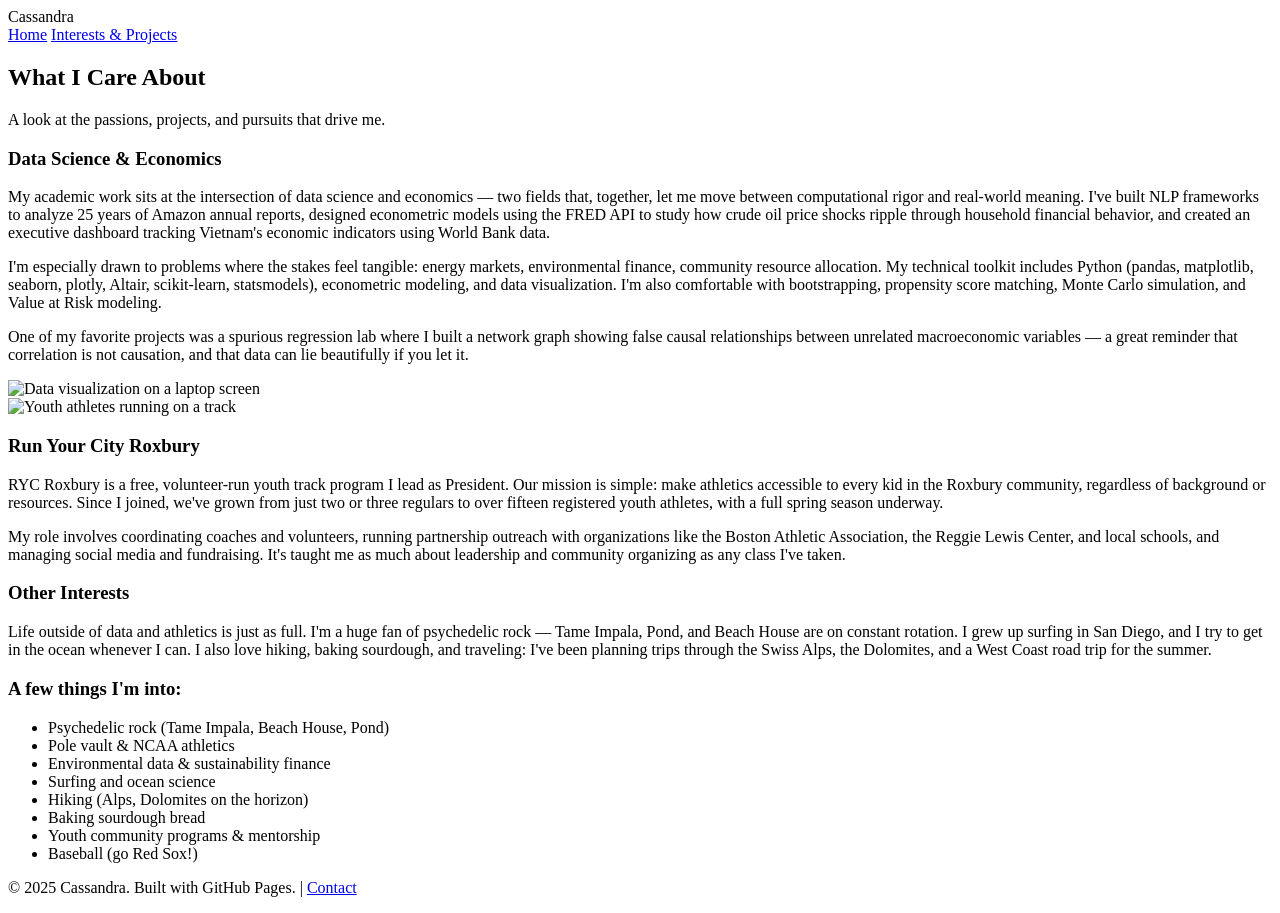
==== second.html @ 6a358b5b "Rename second_html.html to second.html" ====
<!DOCTYPE html>
<html lang="en">
<head>
  <meta charset="UTF-8" />
  <meta name="viewport" content="width=device-width, initial-scale=1.0" />
  <title>Cassandra | Interests & Projects</title>
  <link rel="stylesheet" href="style.css" />
  <link href="https://fonts.googleapis.com/css2?family=Playfair+Display:wght@400;600&family=Lato:wght@300;400;700&display=swap" rel="stylesheet" />
</head>
<body>

  <header>
    <div class="logo">Cassandra</div>
    <nav>
      <a href="index.html">Home</a>
      <a href="second.html" class="active">Interests & Projects</a>
    </nav>
  </header>

  <main>

    <section class="page-hero">
      <div class="container">
        <h2>What I Care About</h2>
        <p>A look at the passions, projects, and pursuits that drive me.</p>
      </div>
    </section>

    <section class="content-section">
      <div class="container two-col reverse">

        <div class="section-text">
          <h3>Data Science & Economics</h3>
          <p>
            My academic work sits at the intersection of data science and economics — two fields
            that, together, let me move between computational rigor and real-world meaning. I've
            built NLP frameworks to analyze 25 years of Amazon annual reports, designed
            econometric models using the FRED API to study how crude oil price shocks ripple
            through household financial behavior, and created an executive dashboard tracking
            Vietnam's economic indicators using World Bank data.
          </p>
          <p>
            I'm especially drawn to problems where the stakes feel tangible: energy markets,
            environmental finance, community resource allocation. My technical toolkit includes
            Python (pandas, matplotlib, seaborn, plotly, Altair, scikit-learn, statsmodels),
            econometric modeling, and data visualization. I'm also comfortable with bootstrapping,
            propensity score matching, Monte Carlo simulation, and Value at Risk modeling.
          </p>
          <p>
            One of my favorite projects was a spurious regression lab where I built a network
            graph showing false causal relationships between unrelated macroeconomic variables —
            a great reminder that correlation is not causation, and that data can lie beautifully
            if you let it.
          </p>
        </div>

        <div class="section-img-wrap">
          <img
            src="https://images.unsplash.com/photo-1551288049-bebda4e38f71?w=600&q=80"
            alt="Data visualization on a laptop screen"
            class="section-img"
          />
        </div>

      </div>
    </section>

    <section class="content-section alt-bg">
      <div class="container two-col">

        <div class="section-img-wrap">
          <img
            src="https://images.unsplash.com/photo-1527766833261-b09c3163a791?w=600&q=80"
            alt="Youth athletes running on a track"
            class="section-img"
          />
        </div>

        <div class="section-text">
          <h3>Run Your City Roxbury</h3>
          <p>
            RYC Roxbury is a free, volunteer-run youth track program I lead as President. Our
            mission is simple: make athletics accessible to every kid in the Roxbury community,
            regardless of background or resources. Since I joined, we've grown from just two or
            three regulars to over fifteen registered youth athletes, with a full spring season
            underway.
          </p>
          <p>
            My role involves coordinating coaches and volunteers, running partnership outreach
            with organizations like the Boston Athletic Association, the Reggie Lewis Center,
            and local schools, and managing social media and fundraising. It's taught me as much
            about leadership and community organizing as any class I've taken.
          </p>
        </div>

      </div>
    </section>

    <section class="content-section">
      <div class="container">
        <h3>Other Interests</h3>
        <p>
          Life outside of data and athletics is just as full. I'm a huge fan of psychedelic
          rock — Tame Impala, Pond, and Beach House are on constant rotation. I grew up surfing
          in San Diego, and I try to get in the ocean whenever I can. I also love hiking,
          baking sourdough, and traveling: I've been planning trips through the Swiss Alps,
          the Dolomites, and a West Coast road trip for the summer.
        </p>

        <h3 class="list-heading">A few things I'm into:</h3>
        <ul class="interest-list">
          <li>Psychedelic rock (Tame Impala, Beach House, Pond)</li>
          <li>Pole vault & NCAA athletics</li>
          <li>Environmental data & sustainability finance</li>
          <li>Surfing and ocean science</li>
          <li>Hiking (Alps, Dolomites on the horizon)</li>
          <li>Baking sourdough bread</li>
          <li>Youth community programs & mentorship</li>
          <li>Baseball (go Red Sox!)</li>
        </ul>
      </div>
    </section>

  </main>

  <footer>
    <p>&copy; 2025 Cassandra. Built with GitHub Pages. | <a href="#contact-home" onclick="window.location='index.html#contact'">Contact</a></p>
  </footer>

</body>
</html>
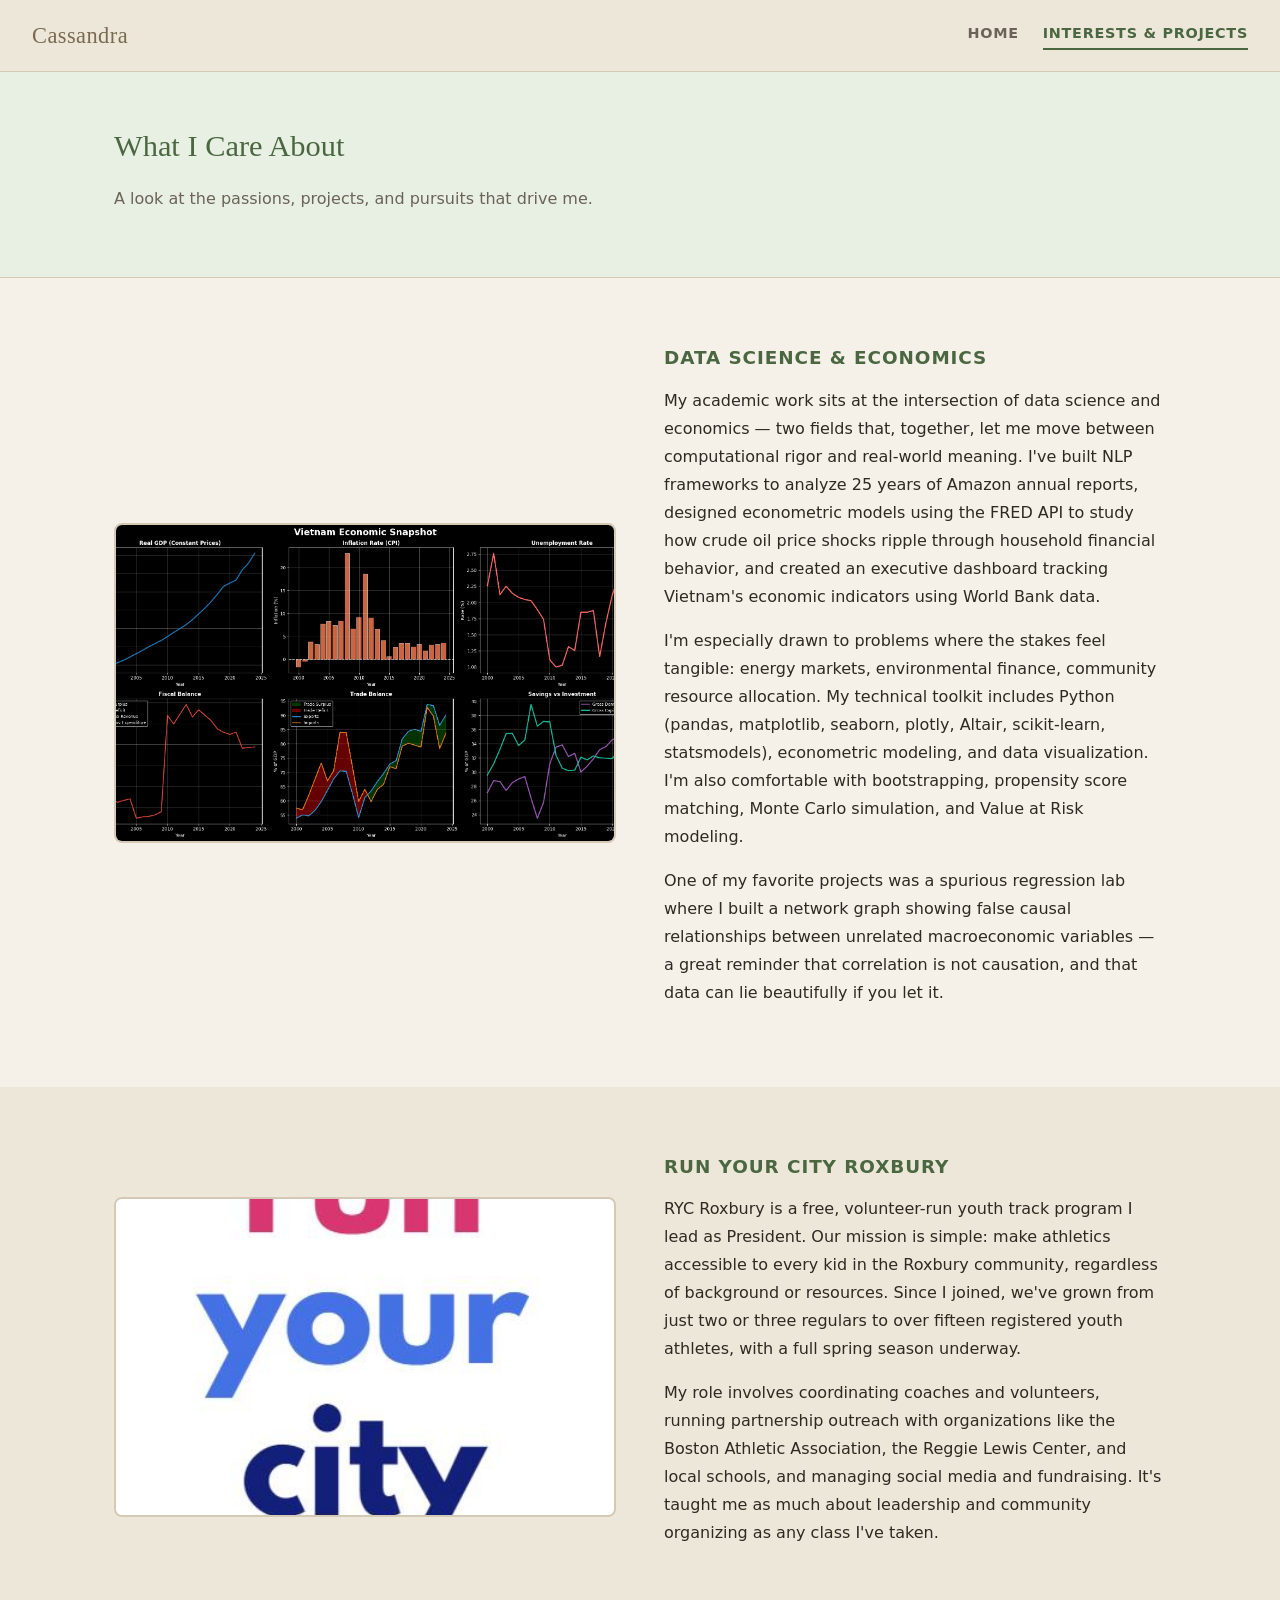
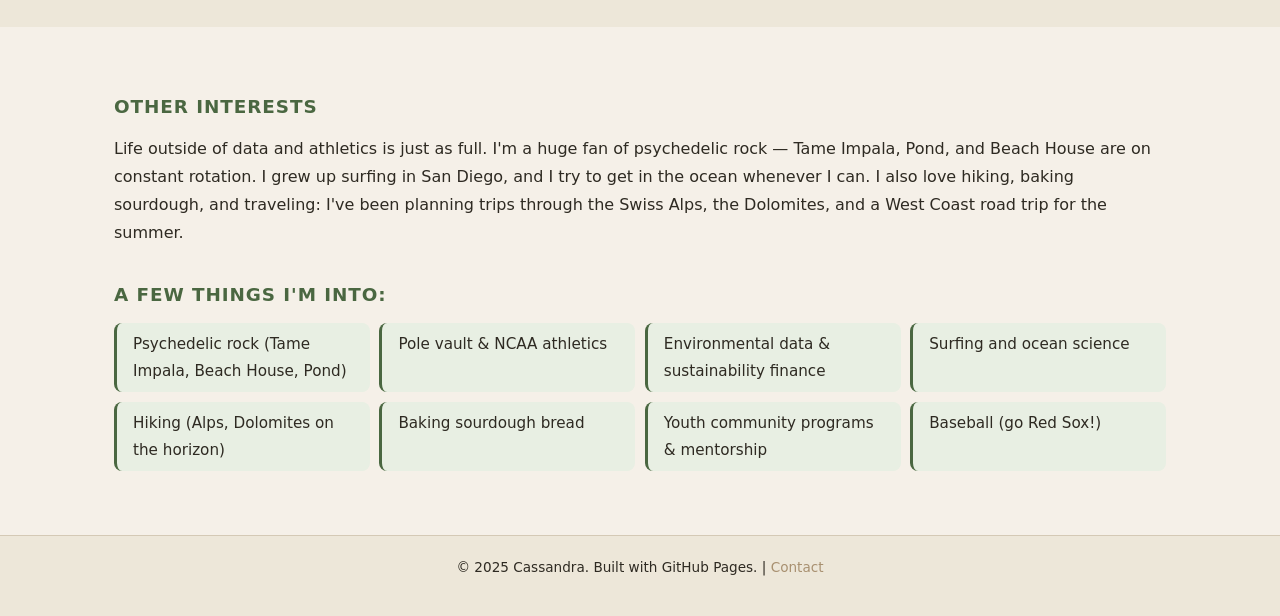
==== commit 36c7aced: "Replace image sources and alt texts in second.html" ====
--- a/second.html
+++ b/second.html
@@ -56,8 +56,8 @@
 
         <div class="section-img-wrap">
           <img
-            src="https://images.unsplash.com/photo-1551288049-bebda4e38f71?w=600&q=80"
-            alt="Data visualization on a laptop screen"
+            src="Vietnam indicators.png"
+            alt="Project on vietnam economic indicators"
             class="section-img"
           />
         </div>
@@ -70,8 +70,8 @@
 
         <div class="section-img-wrap">
           <img
-            src="https://images.unsplash.com/photo-1527766833261-b09c3163a791?w=600&q=80"
-            alt="Youth athletes running on a track"
+            src="ryc_logo.jpg"
+            alt="Run Your City Logo"
             class="section-img"
           />
         </div>
--- a/style.css
+++ b/style.css
@@ -0,0 +1,272 @@
+/* ===== CSS CUSTOM PROPERTIES ===== */
+:root {
+  --clr-bg:        #F5F0E8;   /* warm off-white */
+  --clr-surface:   #EDE7D9;   /* parchment */
+  --clr-accent:    #7A6A4F;   /* warm brown */
+  --clr-accent-lt: #A89070;   /* lighter tan */
+  --clr-green:     #4A6741;   /* forest green */
+  --clr-green-lt:  #E8EFE3;   /* sage tint */
+  --clr-text:      #2E2A22;   /* near-black */
+  --clr-muted:     #6B6358;   /* muted brown-gray */
+  --clr-border:    #D4C9B5;   /* warm border */
+
+  --font-serif:    'Playfair Display', Georgia, serif;
+  --font-sans:     'Lato', system-ui, sans-serif;
+
+  --max-width:     1100px;
+  --radius:        8px;
+}
+
+/* ===== RESET ===== */
+*, *::before, *::after { box-sizing: border-box; margin: 0; padding: 0; }
+
+body {
+  font-family: var(--font-sans);
+  background-color: var(--clr-bg);
+  color: var(--clr-text);
+  font-size: 16px;
+  line-height: 1.75;
+}
+
+img { display: block; max-width: 100%; }
+
+a {
+  color: var(--clr-green);
+  text-decoration: none;
+}
+a:hover { text-decoration: underline; }
+
+/* ===== TYPOGRAPHY ===== */
+h1 {
+  font-family: var(--font-serif);
+  font-size: clamp(2rem, 5vw, 3rem);
+  font-weight: 600;
+  color: var(--clr-text);
+  line-height: 1.2;
+}
+
+h2 {
+  font-family: var(--font-serif);
+  font-size: clamp(1.4rem, 3vw, 1.9rem);
+  font-weight: 400;
+  color: var(--clr-accent);
+  margin-bottom: 0.75rem;
+}
+
+h3 {
+  font-family: var(--font-sans);
+  font-size: 1.15rem;
+  font-weight: 700;
+  color: var(--clr-green);
+  text-transform: uppercase;
+  letter-spacing: 0.05em;
+  margin-bottom: 0.75rem;
+}
+
+p { margin-bottom: 1rem; color: var(--clr-text); }
+
+/* ===== LAYOUT ===== */
+.container {
+  max-width: var(--max-width);
+  margin: 0 auto;
+  padding: 0 1.5rem;
+}
+
+.two-col {
+  display: grid;
+  grid-template-columns: 1fr 1fr;
+  gap: 3rem;
+  align-items: center;
+}
+
+.two-col.reverse { direction: rtl; }
+.two-col.reverse > * { direction: ltr; }
+
+@media (max-width: 720px) {
+  .two-col, .two-col.reverse {
+    grid-template-columns: 1fr;
+    direction: ltr;
+  }
+}
+
+/* ===== HEADER / NAV ===== */
+header {
+  display: flex;
+  align-items: center;
+  justify-content: space-between;
+  padding: 1rem 2rem;
+  background-color: var(--clr-surface);
+  border-bottom: 1px solid var(--clr-border);
+  position: sticky;
+  top: 0;
+  z-index: 100;
+}
+
+.logo {
+  font-family: var(--font-serif);
+  font-size: 1.4rem;
+  color: var(--clr-accent);
+  letter-spacing: 0.02em;
+}
+
+nav { display: flex; gap: 1.5rem; }
+
+nav a {
+  font-size: 0.9rem;
+  font-weight: 700;
+  letter-spacing: 0.05em;
+  text-transform: uppercase;
+  color: var(--clr-muted);
+  padding-bottom: 2px;
+  border-bottom: 2px solid transparent;
+  transition: color 0.2s, border-color 0.2s;
+}
+
+nav a:hover,
+nav a.active {
+  color: var(--clr-green);
+  border-color: var(--clr-green);
+  text-decoration: none;
+}
+
+/* ===== HERO ===== */
+.hero {
+  background-color: var(--clr-surface);
+  padding: 5rem 2rem 4rem;
+  text-align: center;
+  border-bottom: 1px solid var(--clr-border);
+}
+
+.hero .subtitle {
+  margin-top: 0.75rem;
+  font-size: 1rem;
+  color: var(--clr-accent-lt);
+  letter-spacing: 0.08em;
+  text-transform: uppercase;
+  font-weight: 300;
+}
+
+.page-hero {
+  background-color: var(--clr-green-lt);
+  padding: 3rem 2rem;
+  border-bottom: 1px solid var(--clr-border);
+}
+
+.page-hero h2 { color: var(--clr-green); }
+.page-hero p { color: var(--clr-muted); max-width: 600px; }
+
+/* ===== ABOUT SECTION ===== */
+.about {
+  padding: 4rem 2rem;
+}
+
+.about-img-wrap {
+  text-align: center;
+}
+
+.profile-img {
+  width: 100%;
+  max-width: 420px;
+  height: 380px;
+  object-fit: cover;
+  border-radius: var(--radius);
+  border: 3px solid var(--clr-border);
+  margin: 0 auto;
+}
+
+.img-caption {
+  font-size: 0.8rem;
+  color: var(--clr-muted);
+  margin-top: 0.5rem;
+  font-style: italic;
+}
+
+/* ===== CONTENT SECTIONS (second page) ===== */
+.content-section {
+  padding: 4rem 2rem;
+}
+
+.content-section.alt-bg {
+  background-color: var(--clr-surface);
+}
+
+.section-img {
+  width: 100%;
+  height: 320px;
+  object-fit: cover;
+  border-radius: var(--radius);
+  border: 2px solid var(--clr-border);
+}
+
+/* ===== INTERESTS LIST ===== */
+.list-heading {
+  margin-top: 2rem;
+}
+
+.interest-list {
+  list-style: none;
+  padding: 0;
+  display: grid;
+  grid-template-columns: repeat(auto-fill, minmax(240px, 1fr));
+  gap: 0.6rem;
+  margin-top: 0.75rem;
+}
+
+.interest-list li {
+  background-color: var(--clr-green-lt);
+  color: var(--clr-text);
+  padding: 0.5rem 1rem;
+  border-radius: var(--radius);
+  border-left: 3px solid var(--clr-green);
+  font-size: 0.95rem;
+}
+
+/* ===== CONTACT ===== */
+.contact {
+  background-color: var(--clr-accent);
+  padding: 3.5rem 2rem;
+  text-align: center;
+}
+
+.contact h2 { color: #F5F0E8; }
+.contact p { color: #D4C9B5; }
+
+.contact-links {
+  display: flex;
+  justify-content: center;
+  gap: 1.25rem;
+  flex-wrap: wrap;
+  margin-top: 1.25rem;
+}
+
+.contact-links a {
+  display: inline-block;
+  padding: 0.6rem 1.5rem;
+  background-color: var(--clr-green);
+  color: #F5F0E8;
+  border-radius: var(--radius);
+  font-weight: 700;
+  font-size: 0.9rem;
+  letter-spacing: 0.04em;
+  text-transform: uppercase;
+  transition: background-color 0.2s, transform 0.1s;
+}
+
+.contact-links a:hover {
+  background-color: var(--clr-green-lt);
+  color: var(--clr-green);
+  text-decoration: none;
+  transform: translateY(-2px);
+}
+
+/* ===== FOOTER ===== */
+footer {
+  background-color: var(--clr-surface);
+  border-top: 1px solid var(--clr-border);
+  padding: 1.25rem 2rem;
+  text-align: center;
+  font-size: 0.85rem;
+  color: var(--clr-muted);
+}
+
+footer a { color: var(--clr-accent-lt); }
